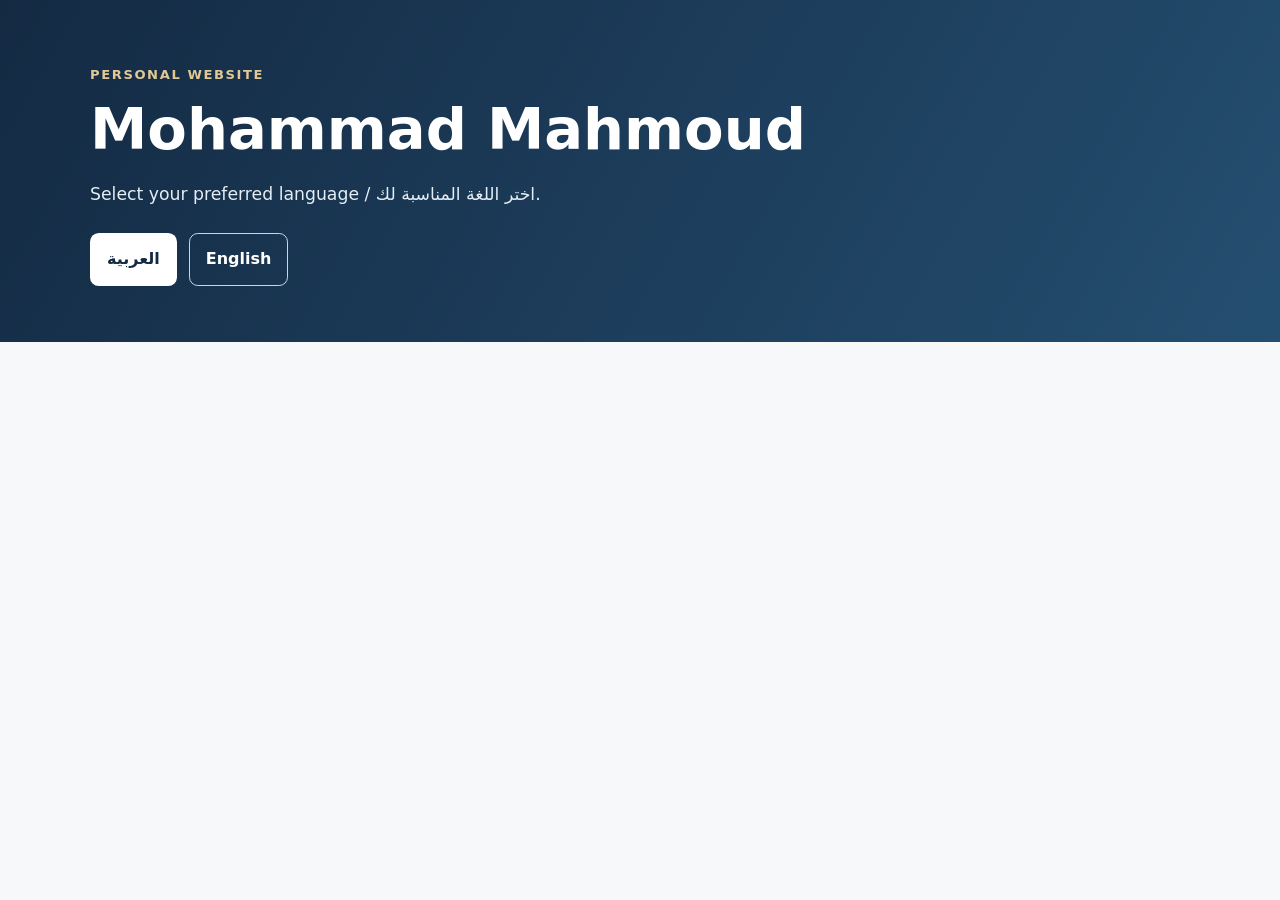
==== index.html @ 379a7903 "Add files via upload" ====
<!doctype html><html lang="en"><head><meta charset="utf-8"><meta name="viewport" content="width=device-width,initial-scale=1"><title>Mohammad Mahmoud | Choose Language</title><link rel="stylesheet" href="styles.css"></head><body><main class="hero"><div class="wrap"><div class="kicker">Personal Website</div><h1>Mohammad Mahmoud</h1><p>Select your preferred language / اختر اللغة المناسبة لك.</p><div class="actions"><a class="btn light" href="ar/">العربية</a><a class="btn outline" href="en/">English</a></div></div></main></body></html>
---- styles.css ----
:root{--navy:#142a43;--blue:#285b83;--ink:#1b2633;--muted:#617080;--paper:#f6f8fa;--line:#dce3ea;--white:#fff;--accent:#c6a66b}
*{box-sizing:border-box}
html{scroll-behavior:smooth}
body{margin:0;background:var(--paper);color:var(--ink);font-family:system-ui,-apple-system,"Segoe UI",Tahoma,Arial,sans-serif;line-height:1.75}
a{color:#155a8a;text-underline-offset:3px}
a:hover{color:#0b3b5d}
.wrap{width:min(1100px,92%);margin:auto}
.top{background:var(--navy);color:#fff}
.nav{display:flex;align-items:center;justify-content:space-between;gap:1rem;padding:1rem 0;flex-wrap:wrap}
.brand{font-size:1.12rem;font-weight:750;letter-spacing:.01em;color:#fff;text-decoration:none}
.navlinks{display:flex;gap:1rem;flex-wrap:wrap;align-items:center}
.navlinks a{color:#eef4f8;text-decoration:none;font-size:.95rem}
.lang{border:1px solid #9fb3c7;border-radius:999px;padding:.25rem .7rem}
.hero{padding:4rem 0 3.5rem;background:linear-gradient(120deg,#142a43,#244e70);color:#fff}
.hero-grid{display:grid;grid-template-columns:1.6fr .8fr;gap:2rem;align-items:center}
.kicker{color:#e0c995;text-transform:uppercase;font-size:.82rem;letter-spacing:.12em;font-weight:700}
h1{font-size:clamp(2.1rem,5vw,3.6rem);line-height:1.13;margin:.6rem 0 1rem}
.hero p{max-width:760px;color:#e4edf4;font-size:1.08rem}
.actions{display:flex;gap:.75rem;flex-wrap:wrap;margin-top:1.5rem}
.btn{display:inline-block;padding:.7rem 1rem;border-radius:.55rem;text-decoration:none;font-weight:650;border:1px solid transparent}
.btn.light{background:#fff;color:var(--navy)}
.btn.outline{border-color:#c8d7e4;color:#fff}
.portrait{border:1px dashed #a8bdcf;border-radius:1rem;min-height:240px;display:flex;align-items:center;justify-content:center;text-align:center;padding:1.25rem;color:#e3edf5;background:rgba(255,255,255,.06)}
.portrait img{max-width:100%;max-height:320px;object-fit:cover;border-radius:.8rem}
section{padding:3rem 0}
h2{font-size:clamp(1.5rem,3vw,2.2rem);line-height:1.25;margin:0 0 .75rem;color:var(--navy)}
.lead{color:var(--muted);max-width:800px;margin-top:0}
.grid{display:grid;grid-template-columns:repeat(3,minmax(0,1fr));gap:1rem}
.card{background:var(--white);border:1px solid var(--line);border-radius:.9rem;padding:1.25rem;box-shadow:0 5px 18px rgba(20,42,67,.035)}
.card h3{margin:.15rem 0 .45rem;font-size:1.12rem;color:var(--navy)}
.card p{margin:.25rem 0;color:#4e5c6b}
.tag{display:inline-block;background:#edf3f7;color:#34536d;padding:.15rem .5rem;border-radius:999px;font-size:.78rem;margin-bottom:.5rem}
.link-list{display:grid;grid-template-columns:repeat(2,minmax(0,1fr));gap:.75rem}
.link-item{background:#fff;border:1px solid var(--line);padding:1rem;border-radius:.7rem}
.link-item strong{display:block;margin-bottom:.25rem}
.timeline{border-inline-start:3px solid var(--accent);padding-inline-start:1.2rem;display:grid;gap:1rem}
.timeline article{background:#fff;border:1px solid var(--line);border-radius:.75rem;padding:1rem 1.2rem}
.timeline h3{margin:.1rem 0 .35rem;color:var(--navy)}
.notice{border-inline-start:4px solid var(--accent);background:#fff;padding:1rem 1.2rem;border-radius:.4rem;color:#455566}
footer{background:#102235;color:#dce6ee;padding:2rem 0;margin-top:1rem}
footer a{color:#fff}
.small{font-size:.9rem;color:var(--muted)}
footer .small{color:#c4d1dc}
ul{padding-inline-start:1.3rem}
[dir="rtl"] body{text-align:right}
[dir="rtl"] .nav{flex-direction:row}
[dir="rtl"] .timeline{border-inline-start:0;border-inline-end:3px solid var(--accent);padding-inline-start:0;padding-inline-end:1.2rem}
@media(max-width:760px){.hero-grid{grid-template-columns:1fr}.portrait{min-height:150px}.grid{grid-template-columns:1fr}.link-list{grid-template-columns:1fr}.hero{padding:2.8rem 0}.nav{align-items:flex-start}}
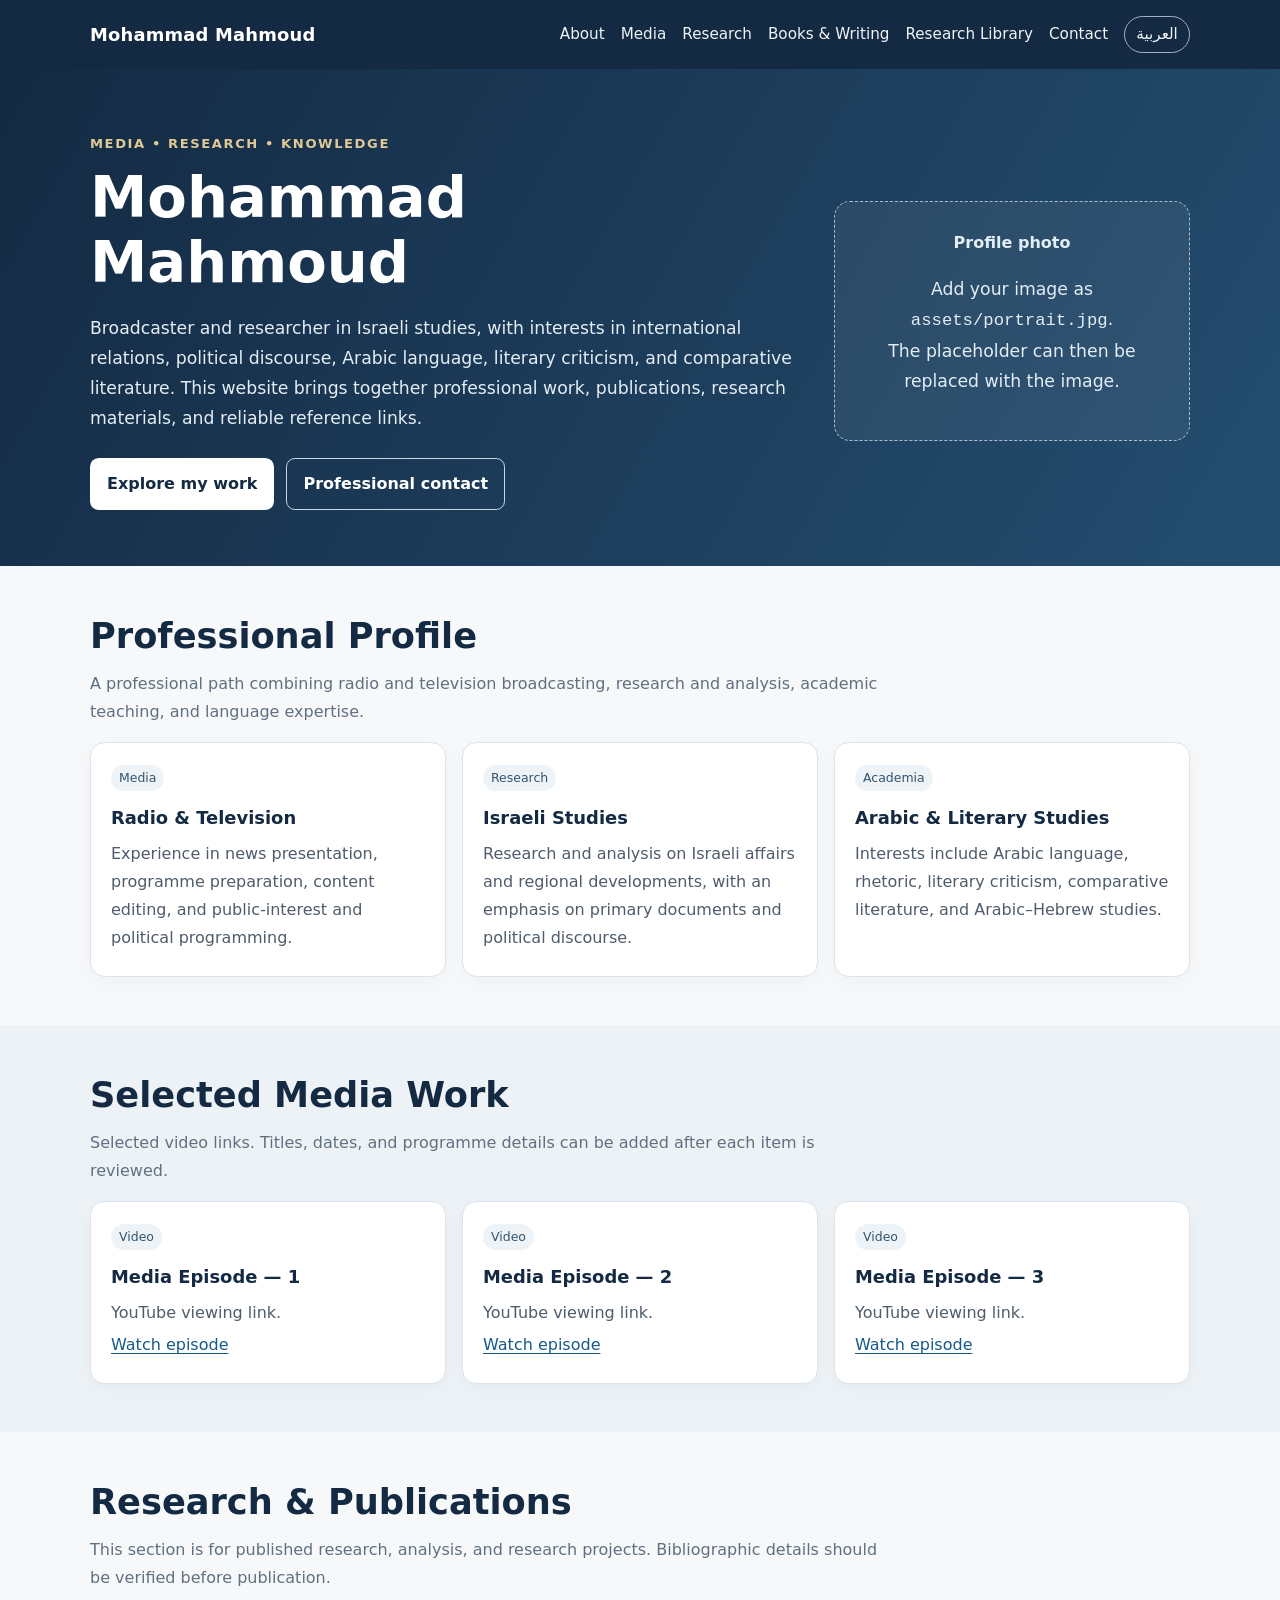
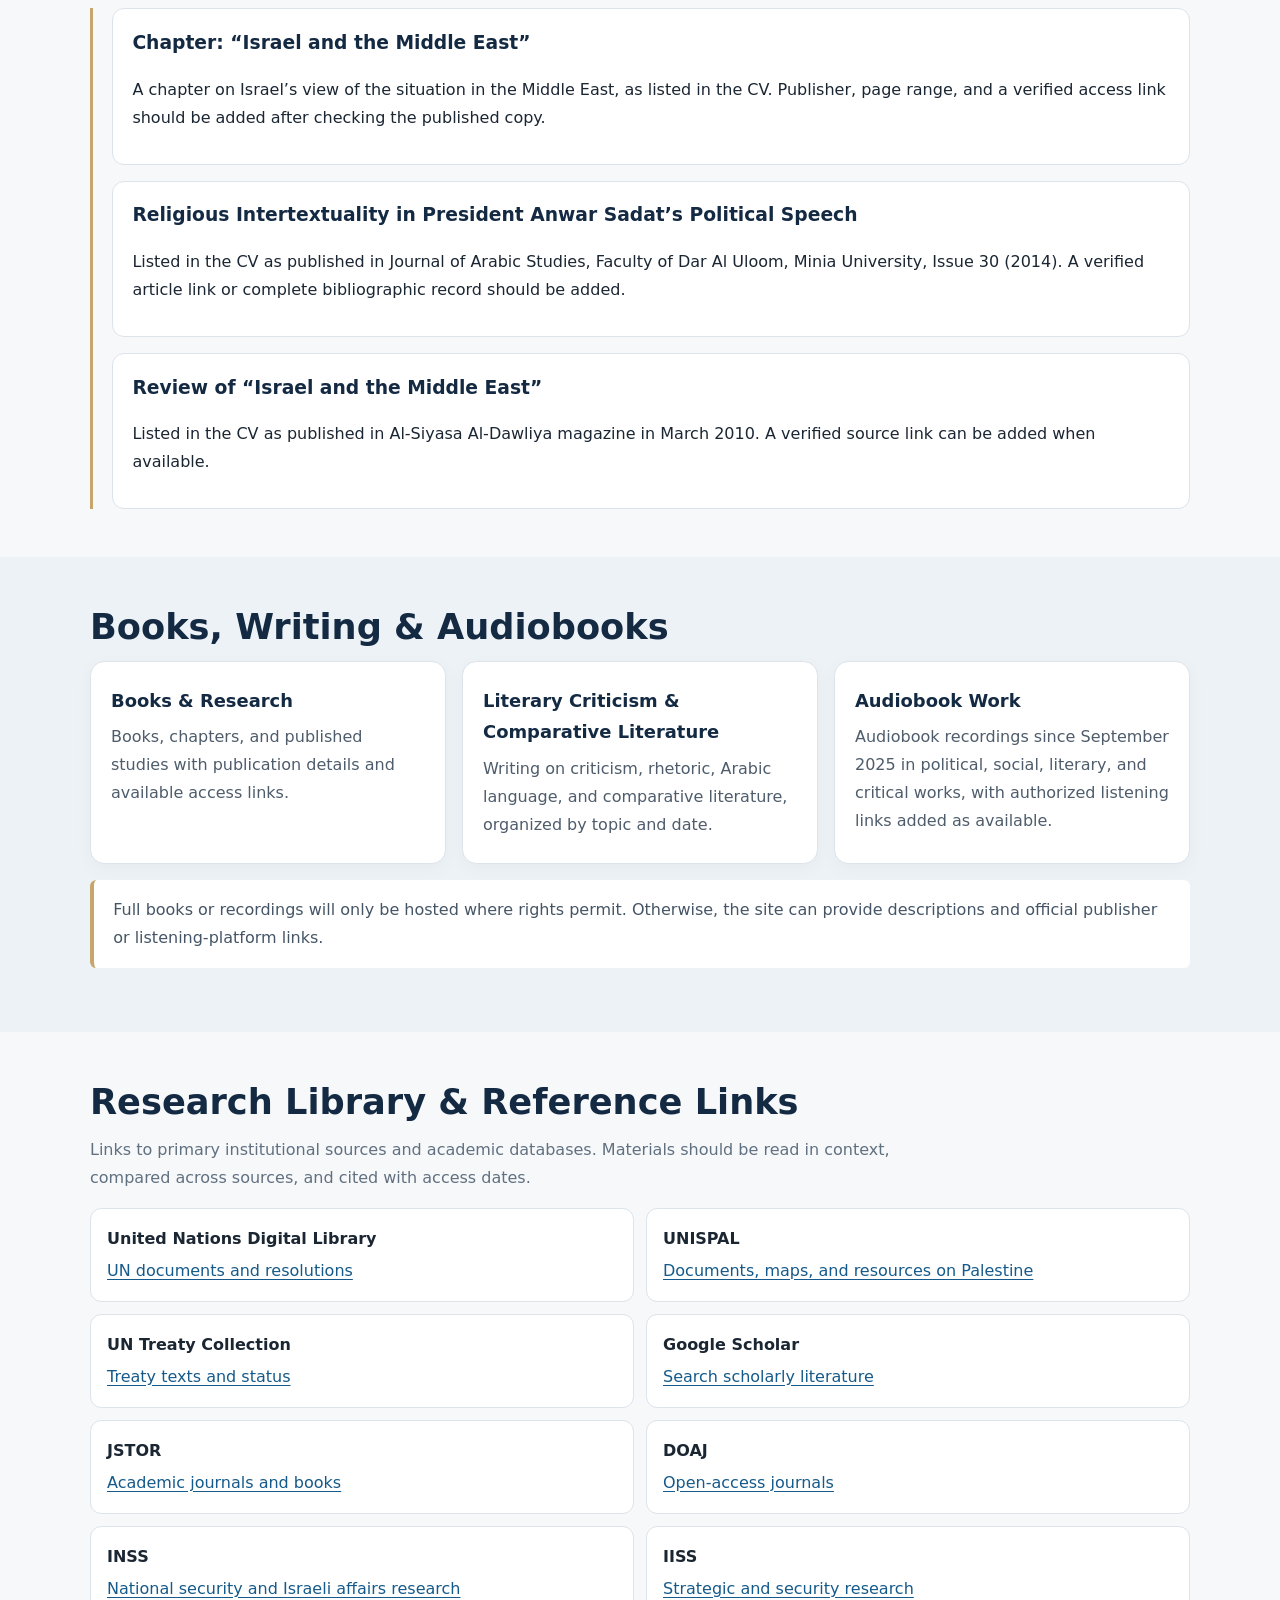
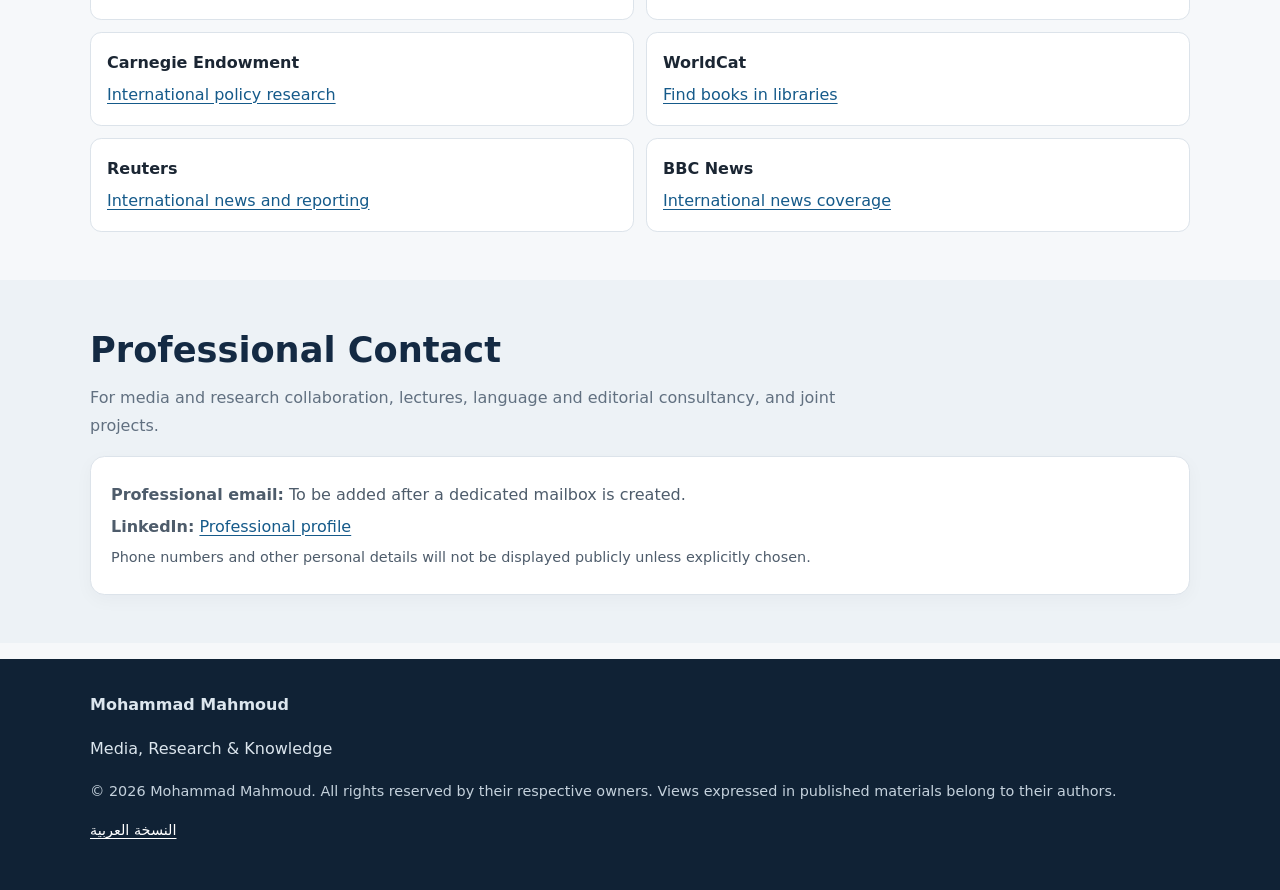
==== commit dc0f9f0c: "Add files via upload" ====
--- a/index.html
+++ b/index.html
@@ -1 +1,68 @@
-<!doctype html><html lang="en"><head><meta charset="utf-8"><meta name="viewport" content="width=device-width,initial-scale=1"><title>Mohammad Mahmoud | Choose Language</title><link rel="stylesheet" href="styles.css"></head><body><main class="hero"><div class="wrap"><div class="kicker">Personal Website</div><h1>Mohammad Mahmoud</h1><p>Select your preferred language / اختر اللغة المناسبة لك.</p><div class="actions"><a class="btn light" href="ar/">العربية</a><a class="btn outline" href="en/">English</a></div></div></main></body></html>+<!doctype html>
+<html lang="en" dir="ltr">
+<head>
+<meta charset="utf-8"><meta name="viewport" content="width=device-width,initial-scale=1">
+<meta name="description" content="Mohammad Mahmoud's personal website: journalism, Israeli studies, international relations, Arabic literary criticism, and audiobook work.">
+<meta name="theme-color" content="#142a43"><title>Mohammad Mahmoud | Media, Research & Knowledge</title>
+<link rel="stylesheet" href="../styles.css"><script defer src="../script.js"></script>
+<link rel="alternate" hreflang="ar" href="../ar/"><link rel="alternate" hreflang="en" href="../en/">
+</head>
+<body>
+<header class="top"><div class="wrap nav">
+<a class="brand" href="./">Mohammad Mahmoud</a>
+<nav class="navlinks" aria-label="Main navigation">
+<a href="#about">About</a><a href="#media">Media</a><a href="#research">Research</a><a href="#writing">Books & Writing</a><a href="#library">Research Library</a><a href="#contact">Contact</a><a class="lang" href="../ar/">العربية</a>
+</nav></div></header>
+<main>
+<section class="hero"><div class="wrap hero-grid">
+<div><div class="kicker">Media • Research • Knowledge</div>
+<h1>Mohammad Mahmoud</h1>
+<p>Broadcaster and researcher in Israeli studies, with interests in international relations, political discourse, Arabic language, literary criticism, and comparative literature. This website brings together professional work, publications, research materials, and reliable reference links.</p>
+<div class="actions"><a class="btn light" href="#work">Explore my work</a><a class="btn outline" href="#contact">Professional contact</a></div>
+</div>
+<div class="portrait"><div><strong>Profile photo</strong><p class="small" style="color:#e3edf5">Add your image as <code>assets/portrait.jpg</code>.<br>The placeholder can then be replaced with the image.</p></div></div>
+</div></section>
+<section id="about"><div class="wrap"><h2>Professional Profile</h2><p class="lead">A professional path combining radio and television broadcasting, research and analysis, academic teaching, and language expertise.</p>
+<div class="grid">
+<article class="card"><span class="tag">Media</span><h3>Radio & Television</h3><p>Experience in news presentation, programme preparation, content editing, and public-interest and political programming.</p></article>
+<article class="card"><span class="tag">Research</span><h3>Israeli Studies</h3><p>Research and analysis on Israeli affairs and regional developments, with an emphasis on primary documents and political discourse.</p></article>
+<article class="card"><span class="tag">Academia</span><h3>Arabic & Literary Studies</h3><p>Interests include Arabic language, rhetoric, literary criticism, comparative literature, and Arabic–Hebrew studies.</p></article>
+</div></div></section>
+<section id="media" style="background:#edf2f6"><div class="wrap"><h2>Selected Media Work</h2><p class="lead">Selected video links. Titles, dates, and programme details can be added after each item is reviewed.</p>
+<div class="grid" id="work">
+<article class="card"><span class="tag">Video</span><h3>Media Episode — 1</h3><p>YouTube viewing link.</p><p><a href="https://youtu.be/ucqKWUjxW2U?si=SjW4HS8mCEBNclw4">Watch episode</a></p></article>
+<article class="card"><span class="tag">Video</span><h3>Media Episode — 2</h3><p>YouTube viewing link.</p><p><a href="https://youtu.be/Da2Nyr9CQKY?si=fNWJLGG7Osg89wKc">Watch episode</a></p></article>
+<article class="card"><span class="tag">Video</span><h3>Media Episode — 3</h3><p>YouTube viewing link.</p><p><a href="https://youtu.be/_XRgqddhoZE?si=0W82ogWvSQvIq0cT">Watch episode</a></p></article>
+</div></div></section>
+<section id="research"><div class="wrap"><h2>Research & Publications</h2><p class="lead">This section is for published research, analysis, and research projects. Bibliographic details should be verified before publication.</p>
+<div class="timeline">
+<article><h3>Chapter: “Israel and the Middle East”</h3><p>A chapter on Israel’s view of the situation in the Middle East, as listed in the CV. Publisher, page range, and a verified access link should be added after checking the published copy.</p></article>
+<article><h3>Religious Intertextuality in President Anwar Sadat’s Political Speech</h3><p>Listed in the CV as published in Journal of Arabic Studies, Faculty of Dar Al Uloom, Minia University, Issue 30 (2014). A verified article link or complete bibliographic record should be added.</p></article>
+<article><h3>Review of “Israel and the Middle East”</h3><p>Listed in the CV as published in Al-Siyasa Al-Dawliya magazine in March 2010. A verified source link can be added when available.</p></article>
+</div></div></section>
+<section id="writing" style="background:#edf2f6"><div class="wrap"><h2>Books, Writing & Audiobooks</h2><div class="grid">
+<article class="card"><h3>Books & Research</h3><p>Books, chapters, and published studies with publication details and available access links.</p></article>
+<article class="card"><h3>Literary Criticism & Comparative Literature</h3><p>Writing on criticism, rhetoric, Arabic language, and comparative literature, organized by topic and date.</p></article>
+<article class="card"><h3>Audiobook Work</h3><p>Audiobook recordings since September 2025 in political, social, literary, and critical works, with authorized listening links added as available.</p></article>
+</div><p class="notice">Full books or recordings will only be hosted where rights permit. Otherwise, the site can provide descriptions and official publisher or listening-platform links.</p></div></section>
+<section id="library"><div class="wrap"><h2>Research Library & Reference Links</h2><p class="lead">Links to primary institutional sources and academic databases. Materials should be read in context, compared across sources, and cited with access dates.</p>
+<div class="link-list">
+<div class="link-item"><strong>United Nations Digital Library</strong><a href="https://digitallibrary.un.org/">UN documents and resolutions</a></div>
+<div class="link-item"><strong>UNISPAL</strong><a href="https://www.un.org/unispal/">Documents, maps, and resources on Palestine</a></div>
+<div class="link-item"><strong>UN Treaty Collection</strong><a href="https://treaties.un.org/">Treaty texts and status</a></div>
+<div class="link-item"><strong>Google Scholar</strong><a href="https://scholar.google.com/">Search scholarly literature</a></div>
+<div class="link-item"><strong>JSTOR</strong><a href="https://www.jstor.org/">Academic journals and books</a></div>
+<div class="link-item"><strong>DOAJ</strong><a href="https://doaj.org/">Open-access journals</a></div>
+<div class="link-item"><strong>INSS</strong><a href="https://www.inss.org.il/">National security and Israeli affairs research</a></div>
+<div class="link-item"><strong>IISS</strong><a href="https://www.iiss.org/">Strategic and security research</a></div>
+<div class="link-item"><strong>Carnegie Endowment</strong><a href="https://carnegieendowment.org/">International policy research</a></div>
+<div class="link-item"><strong>WorldCat</strong><a href="https://search.worldcat.org/">Find books in libraries</a></div>
+<div class="link-item"><strong>Reuters</strong><a href="https://www.reuters.com/">International news and reporting</a></div>
+<div class="link-item"><strong>BBC News</strong><a href="https://www.bbc.com/news">International news coverage</a></div>
+</div></div></section>
+<section id="contact" style="background:#edf2f6"><div class="wrap"><h2>Professional Contact</h2><p class="lead">For media and research collaboration, lectures, language and editorial consultancy, and joint projects.</p>
+<div class="card"><p><strong>Professional email:</strong> To be added after a dedicated mailbox is created.</p><p><strong>LinkedIn:</strong> <a href="https://www.linkedin.com/in/mohammad-husain-970792160/">Professional profile</a></p><p class="small">Phone numbers and other personal details will not be displayed publicly unless explicitly chosen.</p></div>
+</div></section>
+</main>
+<footer><div class="wrap"><strong>Mohammad Mahmoud</strong><p>Media, Research & Knowledge</p><p class="small">© <span data-year></span> Mohammad Mahmoud. All rights reserved by their respective owners. Views expressed in published materials belong to their authors.</p><p class="small"><a href="../ar/">النسخة العربية</a></p></div></footer>
+</body></html>
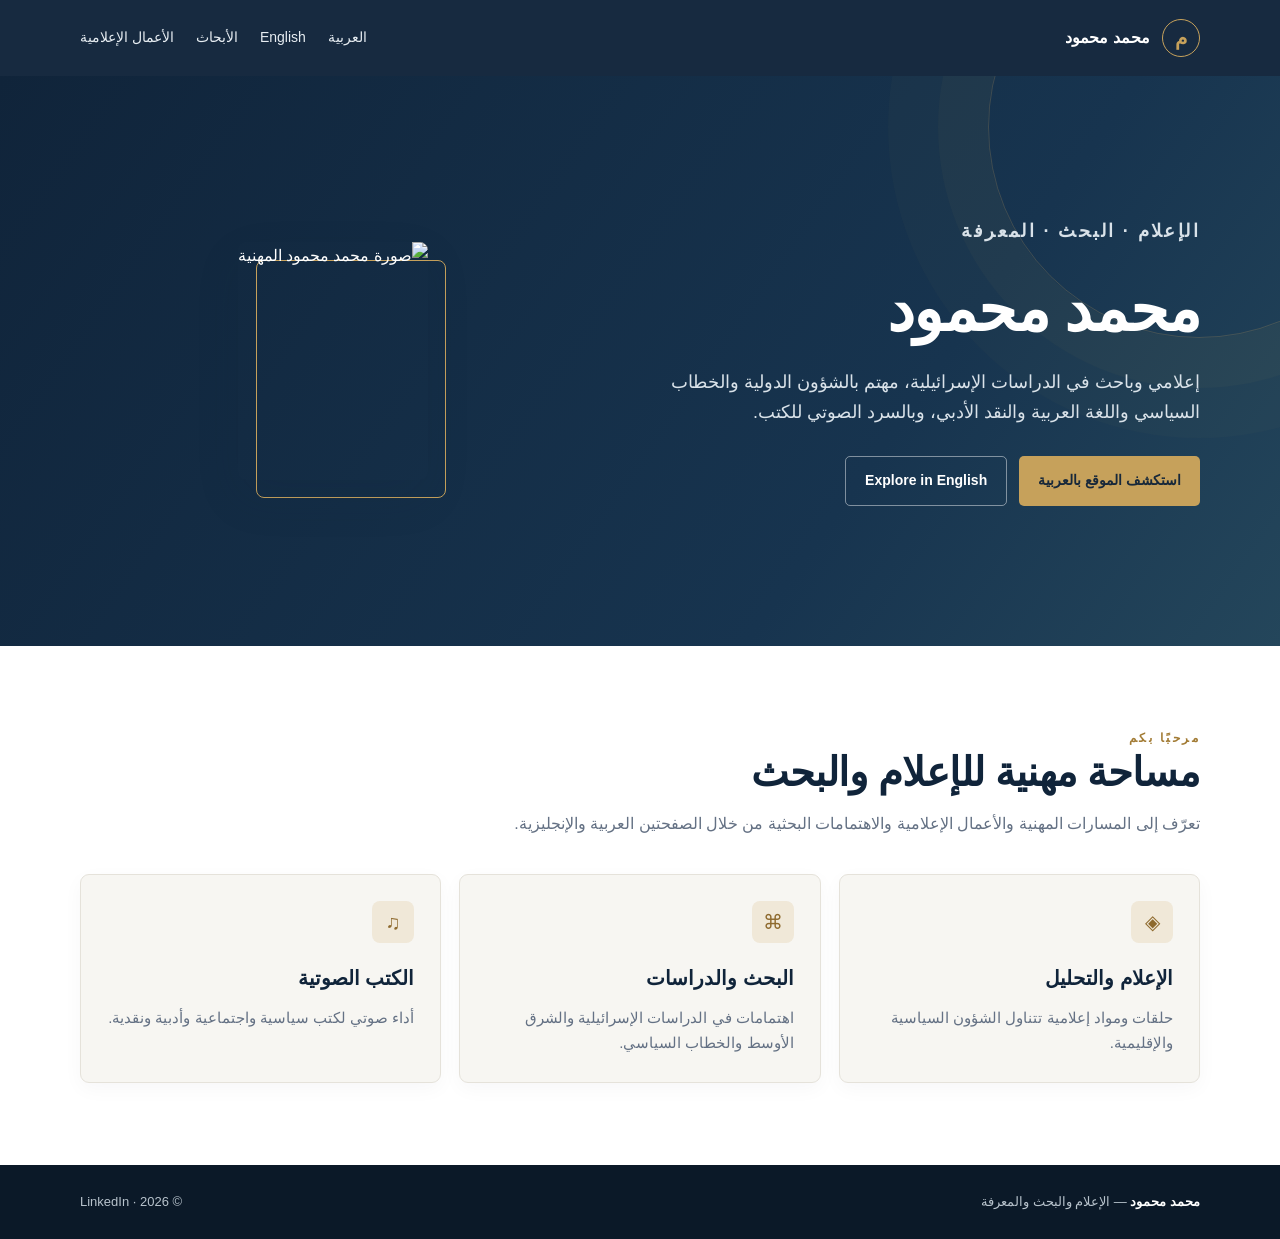
==== commit bbdbd4ed: "update main website files" ====
--- a/index.html
+++ b/index.html
@@ -1,68 +1,20 @@
 <!doctype html>
-<html lang="en" dir="ltr">
+<html lang="ar" dir="rtl">
 <head>
-<meta charset="utf-8"><meta name="viewport" content="width=device-width,initial-scale=1">
-<meta name="description" content="Mohammad Mahmoud's personal website: journalism, Israeli studies, international relations, Arabic literary criticism, and audiobook work.">
-<meta name="theme-color" content="#142a43"><title>Mohammad Mahmoud | Media, Research & Knowledge</title>
-<link rel="stylesheet" href="../styles.css"><script defer src="../script.js"></script>
-<link rel="alternate" hreflang="ar" href="../ar/"><link rel="alternate" hreflang="en" href="../en/">
+<meta charset="utf-8"><meta name="viewport" content="width=device-width, initial-scale=1">
+<meta name="description" content="الموقع المهني لمحمد محمود: الإعلام والبحث والدراسات الإسرائيلية واللغة العربية والكتب الصوتية.">
+<title>محمد محمود | الإعلام والبحث والمعرفة</title>
+<link rel="stylesheet" href="styles.css">
 </head>
 <body>
-<header class="top"><div class="wrap nav">
-<a class="brand" href="./">Mohammad Mahmoud</a>
-<nav class="navlinks" aria-label="Main navigation">
-<a href="#about">About</a><a href="#media">Media</a><a href="#research">Research</a><a href="#writing">Books & Writing</a><a href="#library">Research Library</a><a href="#contact">Contact</a><a class="lang" href="../ar/">العربية</a>
-</nav></div></header>
-<main>
-<section class="hero"><div class="wrap hero-grid">
-<div><div class="kicker">Media • Research • Knowledge</div>
-<h1>Mohammad Mahmoud</h1>
-<p>Broadcaster and researcher in Israeli studies, with interests in international relations, political discourse, Arabic language, literary criticism, and comparative literature. This website brings together professional work, publications, research materials, and reliable reference links.</p>
-<div class="actions"><a class="btn light" href="#work">Explore my work</a><a class="btn outline" href="#contact">Professional contact</a></div>
-</div>
-<div class="portrait"><div><strong>Profile photo</strong><p class="small" style="color:#e3edf5">Add your image as <code>assets/portrait.jpg</code>.<br>The placeholder can then be replaced with the image.</p></div></div>
-</div></section>
-<section id="about"><div class="wrap"><h2>Professional Profile</h2><p class="lead">A professional path combining radio and television broadcasting, research and analysis, academic teaching, and language expertise.</p>
-<div class="grid">
-<article class="card"><span class="tag">Media</span><h3>Radio & Television</h3><p>Experience in news presentation, programme preparation, content editing, and public-interest and political programming.</p></article>
-<article class="card"><span class="tag">Research</span><h3>Israeli Studies</h3><p>Research and analysis on Israeli affairs and regional developments, with an emphasis on primary documents and political discourse.</p></article>
-<article class="card"><span class="tag">Academia</span><h3>Arabic & Literary Studies</h3><p>Interests include Arabic language, rhetoric, literary criticism, comparative literature, and Arabic–Hebrew studies.</p></article>
-</div></div></section>
-<section id="media" style="background:#edf2f6"><div class="wrap"><h2>Selected Media Work</h2><p class="lead">Selected video links. Titles, dates, and programme details can be added after each item is reviewed.</p>
-<div class="grid" id="work">
-<article class="card"><span class="tag">Video</span><h3>Media Episode — 1</h3><p>YouTube viewing link.</p><p><a href="https://youtu.be/ucqKWUjxW2U?si=SjW4HS8mCEBNclw4">Watch episode</a></p></article>
-<article class="card"><span class="tag">Video</span><h3>Media Episode — 2</h3><p>YouTube viewing link.</p><p><a href="https://youtu.be/Da2Nyr9CQKY?si=fNWJLGG7Osg89wKc">Watch episode</a></p></article>
-<article class="card"><span class="tag">Video</span><h3>Media Episode — 3</h3><p>YouTube viewing link.</p><p><a href="https://youtu.be/_XRgqddhoZE?si=0W82ogWvSQvIq0cT">Watch episode</a></p></article>
-</div></div></section>
-<section id="research"><div class="wrap"><h2>Research & Publications</h2><p class="lead">This section is for published research, analysis, and research projects. Bibliographic details should be verified before publication.</p>
-<div class="timeline">
-<article><h3>Chapter: “Israel and the Middle East”</h3><p>A chapter on Israel’s view of the situation in the Middle East, as listed in the CV. Publisher, page range, and a verified access link should be added after checking the published copy.</p></article>
-<article><h3>Religious Intertextuality in President Anwar Sadat’s Political Speech</h3><p>Listed in the CV as published in Journal of Arabic Studies, Faculty of Dar Al Uloom, Minia University, Issue 30 (2014). A verified article link or complete bibliographic record should be added.</p></article>
-<article><h3>Review of “Israel and the Middle East”</h3><p>Listed in the CV as published in Al-Siyasa Al-Dawliya magazine in March 2010. A verified source link can be added when available.</p></article>
-</div></div></section>
-<section id="writing" style="background:#edf2f6"><div class="wrap"><h2>Books, Writing & Audiobooks</h2><div class="grid">
-<article class="card"><h3>Books & Research</h3><p>Books, chapters, and published studies with publication details and available access links.</p></article>
-<article class="card"><h3>Literary Criticism & Comparative Literature</h3><p>Writing on criticism, rhetoric, Arabic language, and comparative literature, organized by topic and date.</p></article>
-<article class="card"><h3>Audiobook Work</h3><p>Audiobook recordings since September 2025 in political, social, literary, and critical works, with authorized listening links added as available.</p></article>
-</div><p class="notice">Full books or recordings will only be hosted where rights permit. Otherwise, the site can provide descriptions and official publisher or listening-platform links.</p></div></section>
-<section id="library"><div class="wrap"><h2>Research Library & Reference Links</h2><p class="lead">Links to primary institutional sources and academic databases. Materials should be read in context, compared across sources, and cited with access dates.</p>
-<div class="link-list">
-<div class="link-item"><strong>United Nations Digital Library</strong><a href="https://digitallibrary.un.org/">UN documents and resolutions</a></div>
-<div class="link-item"><strong>UNISPAL</strong><a href="https://www.un.org/unispal/">Documents, maps, and resources on Palestine</a></div>
-<div class="link-item"><strong>UN Treaty Collection</strong><a href="https://treaties.un.org/">Treaty texts and status</a></div>
-<div class="link-item"><strong>Google Scholar</strong><a href="https://scholar.google.com/">Search scholarly literature</a></div>
-<div class="link-item"><strong>JSTOR</strong><a href="https://www.jstor.org/">Academic journals and books</a></div>
-<div class="link-item"><strong>DOAJ</strong><a href="https://doaj.org/">Open-access journals</a></div>
-<div class="link-item"><strong>INSS</strong><a href="https://www.inss.org.il/">National security and Israeli affairs research</a></div>
-<div class="link-item"><strong>IISS</strong><a href="https://www.iiss.org/">Strategic and security research</a></div>
-<div class="link-item"><strong>Carnegie Endowment</strong><a href="https://carnegieendowment.org/">International policy research</a></div>
-<div class="link-item"><strong>WorldCat</strong><a href="https://search.worldcat.org/">Find books in libraries</a></div>
-<div class="link-item"><strong>Reuters</strong><a href="https://www.reuters.com/">International news and reporting</a></div>
-<div class="link-item"><strong>BBC News</strong><a href="https://www.bbc.com/news">International news coverage</a></div>
-</div></div></section>
-<section id="contact" style="background:#edf2f6"><div class="wrap"><h2>Professional Contact</h2><p class="lead">For media and research collaboration, lectures, language and editorial consultancy, and joint projects.</p>
-<div class="card"><p><strong>Professional email:</strong> To be added after a dedicated mailbox is created.</p><p><strong>LinkedIn:</strong> <a href="https://www.linkedin.com/in/mohammad-husain-970792160/">Professional profile</a></p><p class="small">Phone numbers and other personal details will not be displayed publicly unless explicitly chosen.</p></div>
-</div></section>
-</main>
-<footer><div class="wrap"><strong>Mohammad Mahmoud</strong><p>Media, Research & Knowledge</p><p class="small">© <span data-year></span> Mohammad Mahmoud. All rights reserved by their respective owners. Views expressed in published materials belong to their authors.</p><p class="small"><a href="../ar/">النسخة العربية</a></p></div></footer>
+<header class="topbar"><div class="wrap nav">
+<a class="brand" href="./"><span class="brand-mark">م</span><span>محمد محمود</span></a>
+<nav class="navlinks" aria-label="التنقل الرئيسي"><a href="ar/">العربية</a><a href="en/">English</a><a href="ar/#research">الأبحاث</a><a href="ar/#media">الأعمال الإعلامية</a></nav>
+</div></header>
+<main class="hero"><div class="wrap hero-grid">
+<div class="hero-copy"><p class="eyebrow">الإعلام · البحث · المعرفة</p><h1>محمد محمود</h1><p>إعلامي وباحث في الدراسات الإسرائيلية، مهتم بالشؤون الدولية والخطاب السياسي واللغة العربية والنقد الأدبي، وبالسرد الصوتي للكتب.</p><div class="hero-actions"><a class="btn btn-gold" href="ar/">استكشف الموقع بالعربية</a><a class="btn btn-outline" href="en/">Explore in English</a></div></div>
+<div class="portrait-frame"><img class="portrait" src="assets/mohammad-mahmoud.jpg" alt="صورة محمد محمود المهنية"></div>
+</div></main>
+<section class="section section-white"><div class="wrap"><div class="section-head"><p class="eyebrow">مرحبًا بكم</p><h2>مساحة مهنية للإعلام والبحث</h2><p>تعرّف إلى المسارات المهنية والأعمال الإعلامية والاهتمامات البحثية من خلال الصفحتين العربية والإنجليزية.</p></div><div class="cards"><article class="card"><div class="card-icon">◈</div><h3>الإعلام والتحليل</h3><p>حلقات ومواد إعلامية تتناول الشؤون السياسية والإقليمية.</p></article><article class="card"><div class="card-icon">⌘</div><h3>البحث والدراسات</h3><p>اهتمامات في الدراسات الإسرائيلية والشرق الأوسط والخطاب السياسي.</p></article><article class="card"><div class="card-icon">♫</div><h3>الكتب الصوتية</h3><p>أداء صوتي لكتب سياسية واجتماعية وأدبية ونقدية.</p></article></div></div></section>
+<footer class="footer"><div class="wrap footer-inner"><span><strong>محمد محمود</strong> — الإعلام والبحث والمعرفة</span><span>© <span id="year">2026</span> · <a href="https://www.linkedin.com/in/mohammad-husain-970792160/">LinkedIn</a></span></div></footer>
 </body></html>
--- a/styles.css
+++ b/styles.css
@@ -1,49 +1,79 @@
-
-:root{--navy:#142a43;--blue:#285b83;--ink:#1b2633;--muted:#617080;--paper:#f6f8fa;--line:#dce3ea;--white:#fff;--accent:#c6a66b}
-*{box-sizing:border-box}
-html{scroll-behavior:smooth}
-body{margin:0;background:var(--paper);color:var(--ink);font-family:system-ui,-apple-system,"Segoe UI",Tahoma,Arial,sans-serif;line-height:1.75}
-a{color:#155a8a;text-underline-offset:3px}
-a:hover{color:#0b3b5d}
-.wrap{width:min(1100px,92%);margin:auto}
-.top{background:var(--navy);color:#fff}
-.nav{display:flex;align-items:center;justify-content:space-between;gap:1rem;padding:1rem 0;flex-wrap:wrap}
-.brand{font-size:1.12rem;font-weight:750;letter-spacing:.01em;color:#fff;text-decoration:none}
-.navlinks{display:flex;gap:1rem;flex-wrap:wrap;align-items:center}
-.navlinks a{color:#eef4f8;text-decoration:none;font-size:.95rem}
-.lang{border:1px solid #9fb3c7;border-radius:999px;padding:.25rem .7rem}
-.hero{padding:4rem 0 3.5rem;background:linear-gradient(120deg,#142a43,#244e70);color:#fff}
-.hero-grid{display:grid;grid-template-columns:1.6fr .8fr;gap:2rem;align-items:center}
-.kicker{color:#e0c995;text-transform:uppercase;font-size:.82rem;letter-spacing:.12em;font-weight:700}
-h1{font-size:clamp(2.1rem,5vw,3.6rem);line-height:1.13;margin:.6rem 0 1rem}
-.hero p{max-width:760px;color:#e4edf4;font-size:1.08rem}
-.actions{display:flex;gap:.75rem;flex-wrap:wrap;margin-top:1.5rem}
-.btn{display:inline-block;padding:.7rem 1rem;border-radius:.55rem;text-decoration:none;font-weight:650;border:1px solid transparent}
-.btn.light{background:#fff;color:var(--navy)}
-.btn.outline{border-color:#c8d7e4;color:#fff}
-.portrait{border:1px dashed #a8bdcf;border-radius:1rem;min-height:240px;display:flex;align-items:center;justify-content:center;text-align:center;padding:1.25rem;color:#e3edf5;background:rgba(255,255,255,.06)}
-.portrait img{max-width:100%;max-height:320px;object-fit:cover;border-radius:.8rem}
-section{padding:3rem 0}
-h2{font-size:clamp(1.5rem,3vw,2.2rem);line-height:1.25;margin:0 0 .75rem;color:var(--navy)}
-.lead{color:var(--muted);max-width:800px;margin-top:0}
-.grid{display:grid;grid-template-columns:repeat(3,minmax(0,1fr));gap:1rem}
-.card{background:var(--white);border:1px solid var(--line);border-radius:.9rem;padding:1.25rem;box-shadow:0 5px 18px rgba(20,42,67,.035)}
-.card h3{margin:.15rem 0 .45rem;font-size:1.12rem;color:var(--navy)}
-.card p{margin:.25rem 0;color:#4e5c6b}
-.tag{display:inline-block;background:#edf3f7;color:#34536d;padding:.15rem .5rem;border-radius:999px;font-size:.78rem;margin-bottom:.5rem}
-.link-list{display:grid;grid-template-columns:repeat(2,minmax(0,1fr));gap:.75rem}
-.link-item{background:#fff;border:1px solid var(--line);padding:1rem;border-radius:.7rem}
-.link-item strong{display:block;margin-bottom:.25rem}
-.timeline{border-inline-start:3px solid var(--accent);padding-inline-start:1.2rem;display:grid;gap:1rem}
-.timeline article{background:#fff;border:1px solid var(--line);border-radius:.75rem;padding:1rem 1.2rem}
-.timeline h3{margin:.1rem 0 .35rem;color:var(--navy)}
-.notice{border-inline-start:4px solid var(--accent);background:#fff;padding:1rem 1.2rem;border-radius:.4rem;color:#455566}
-footer{background:#102235;color:#dce6ee;padding:2rem 0;margin-top:1rem}
-footer a{color:#fff}
-.small{font-size:.9rem;color:var(--muted)}
-footer .small{color:#c4d1dc}
-ul{padding-inline-start:1.3rem}
-[dir="rtl"] body{text-align:right}
-[dir="rtl"] .nav{flex-direction:row}
-[dir="rtl"] .timeline{border-inline-start:0;border-inline-end:3px solid var(--accent);padding-inline-start:0;padding-inline-end:1.2rem}
-@media(max-width:760px){.hero-grid{grid-template-columns:1fr}.portrait{min-height:150px}.grid{grid-template-columns:1fr}.link-list{grid-template-columns:1fr}.hero{padding:2.8rem 0}.nav{align-items:flex-start}}
+:root {
+  --navy: #10243a;
+  --navy-2: #183651;
+  --gold: #c6a15b;
+  --ink: #182536;
+  --muted: #647184;
+  --paper: #f7f6f2;
+  --white: #ffffff;
+  --line: #e5e2da;
+  --soft: #edf1f4;
+  --shadow: 0 18px 45px rgba(16,36,58,.10);
+}
+* { box-sizing: border-box; }
+html { scroll-behavior: smooth; }
+body {
+  margin: 0; color: var(--ink); background: var(--paper);
+  font-family: Inter, "Segoe UI", Tahoma, Arial, sans-serif; line-height: 1.7;
+}
+a { color: inherit; text-decoration: none; }
+img { max-width: 100%; display: block; }
+.wrap { width: min(1120px, calc(100% - 40px)); margin-inline: auto; }
+.topbar { position: sticky; top: 0; z-index: 20; background: rgba(16,36,58,.97); color: white; backdrop-filter: blur(12px); }
+.nav { display:flex; align-items:center; justify-content:space-between; gap:24px; min-height:76px; }
+.brand { display:flex; align-items:center; gap:12px; font-weight:800; letter-spacing:.2px; }
+.brand-mark { width:38px; height:38px; display:grid; place-items:center; border:1px solid var(--gold); color:var(--gold); border-radius:50%; font-family: Georgia,serif; font-size:20px; }
+.navlinks { display:flex; flex-wrap:wrap; align-items:center; gap:22px; font-size:14px; color:#e7edf2; }
+.navlinks a:hover, .navlinks a:focus { color:var(--gold); }
+.lang { border:1px solid rgba(255,255,255,.35); padding:7px 12px; border-radius:999px; }
+.hero { background:linear-gradient(125deg, var(--navy) 0%, #17344f 68%, #24465b 100%); color:white; overflow:hidden; position:relative; }
+.hero:after { content:""; position:absolute; width:420px; height:420px; border:1px solid rgba(198,161,91,.23); border-radius:50%; right:-130px; top:-160px; box-shadow:0 0 0 50px rgba(198,161,91,.035),0 0 0 100px rgba(198,161,91,.025); }
+.hero-grid { min-height:570px; display:grid; grid-template-columns:1.05fr .95fr; align-items:center; gap:56px; padding-block:64px; position:relative; z-index:1; }
+.eyebrow { color:var(--gold); text-transform:uppercase; letter-spacing:2.4px; font-size:12px; font-weight:800; margin:0 0 16px; }
+h1,h2,h3,p { margin-top:0; }
+h1 { font-size:clamp(36px,5vw,62px); line-height:1.12; letter-spacing:-1.5px; margin-bottom:22px; }
+.hero p { color:#d9e2e9; font-size:18px; max-width:620px; margin-bottom:28px; }
+.hero-actions { display:flex; flex-wrap:wrap; gap:12px; }
+.btn { display:inline-flex; align-items:center; justify-content:center; gap:8px; padding:12px 19px; border-radius:5px; font-weight:750; font-size:14px; transition:transform .2s, background .2s; }
+.btn:hover { transform:translateY(-2px); }
+.btn-gold { background:var(--gold); color:#17283a; }
+.btn-outline { border:1px solid rgba(255,255,255,.45); color:white; }
+.portrait-frame { max-width:410px; margin-inline:auto; position:relative; }
+.portrait-frame:before { content:""; position:absolute; inset:18px -18px -18px 18px; border:1px solid var(--gold); border-radius:8px; }
+.portrait { width:100%; aspect-ratio:4/5; object-fit:cover; object-position:center 24%; border-radius:8px; position:relative; box-shadow:var(--shadow); }
+.section { padding:82px 0; }
+.section-white { background:white; }
+.section-head { max-width:720px; margin-bottom:36px; }
+.section-head .eyebrow { color:#a27b34; }
+h2 { color:var(--navy); font-size:clamp(28px,3.3vw,40px); line-height:1.2; margin-bottom:14px; letter-spacing:-.5px; }
+.section-head p { color:var(--muted); margin-bottom:0; }
+.cards { display:grid; grid-template-columns:repeat(3,1fr); gap:18px; }
+.card { background:white; border:1px solid var(--line); padding:26px; border-radius:9px; box-shadow:0 6px 20px rgba(16,36,58,.035); }
+.section-white .card { background:var(--paper); }
+.card-icon { width:42px; height:42px; display:grid; place-items:center; background:#f0e8d8; color:#8e6a2e; border-radius:8px; font-size:20px; margin-bottom:18px; }
+.card h3 { color:var(--navy); font-size:20px; margin-bottom:10px; }
+.card p { color:var(--muted); font-size:15px; margin-bottom:0; }
+.media-list { display:grid; grid-template-columns:repeat(3,1fr); gap:16px; }
+.media-link { display:flex; flex-direction:column; justify-content:space-between; gap:20px; min-height:175px; padding:24px; border-radius:9px; color:white; background:linear-gradient(145deg,#183651,#10243a); border:1px solid rgba(198,161,91,.35); }
+.media-link span:first-child { color:var(--gold); font-size:12px; font-weight:800; letter-spacing:1.5px; text-transform:uppercase; }
+.media-link strong { font-size:19px; line-height:1.35; }
+.media-link span:last-child { color:#dbe4eb; font-size:14px; }
+.feature-band { background:#ece8df; padding:42px; border-radius:10px; display:flex; align-items:center; justify-content:space-between; gap:28px; }
+.feature-band p { color:var(--muted); margin:0; max-width:700px; }
+.feature-band h2 { font-size:29px; }
+.contact-row { display:flex; align-items:center; justify-content:space-between; gap:24px; background:var(--navy); color:white; padding:32px; border-radius:10px; }
+.contact-row h2 { color:white; margin-bottom:8px; }
+.contact-row p { color:#d9e2e9; margin:0; }
+.footer { background:#0b1928; color:#b8c3cc; padding:26px 0; font-size:13px; }
+.footer-inner { display:flex; justify-content:space-between; gap:18px; flex-wrap:wrap; }
+.footer strong { color:white; }
+@media(max-width:800px) {
+ .nav { align-items:flex-start; flex-direction:column; padding-block:15px; gap:12px; }
+ .navlinks { gap:13px; font-size:13px; }
+ .hero-grid { grid-template-columns:1fr; gap:42px; padding-block:52px; }
+ .hero-copy { order:1; } .portrait-frame { order:2; width:min(76%,340px); }
+ .hero p { font-size:16px; }
+ .cards,.media-list { grid-template-columns:1fr; }
+ .section { padding:60px 0; }
+ .feature-band,.contact-row { flex-direction:column; align-items:flex-start; padding:26px; }
+}
